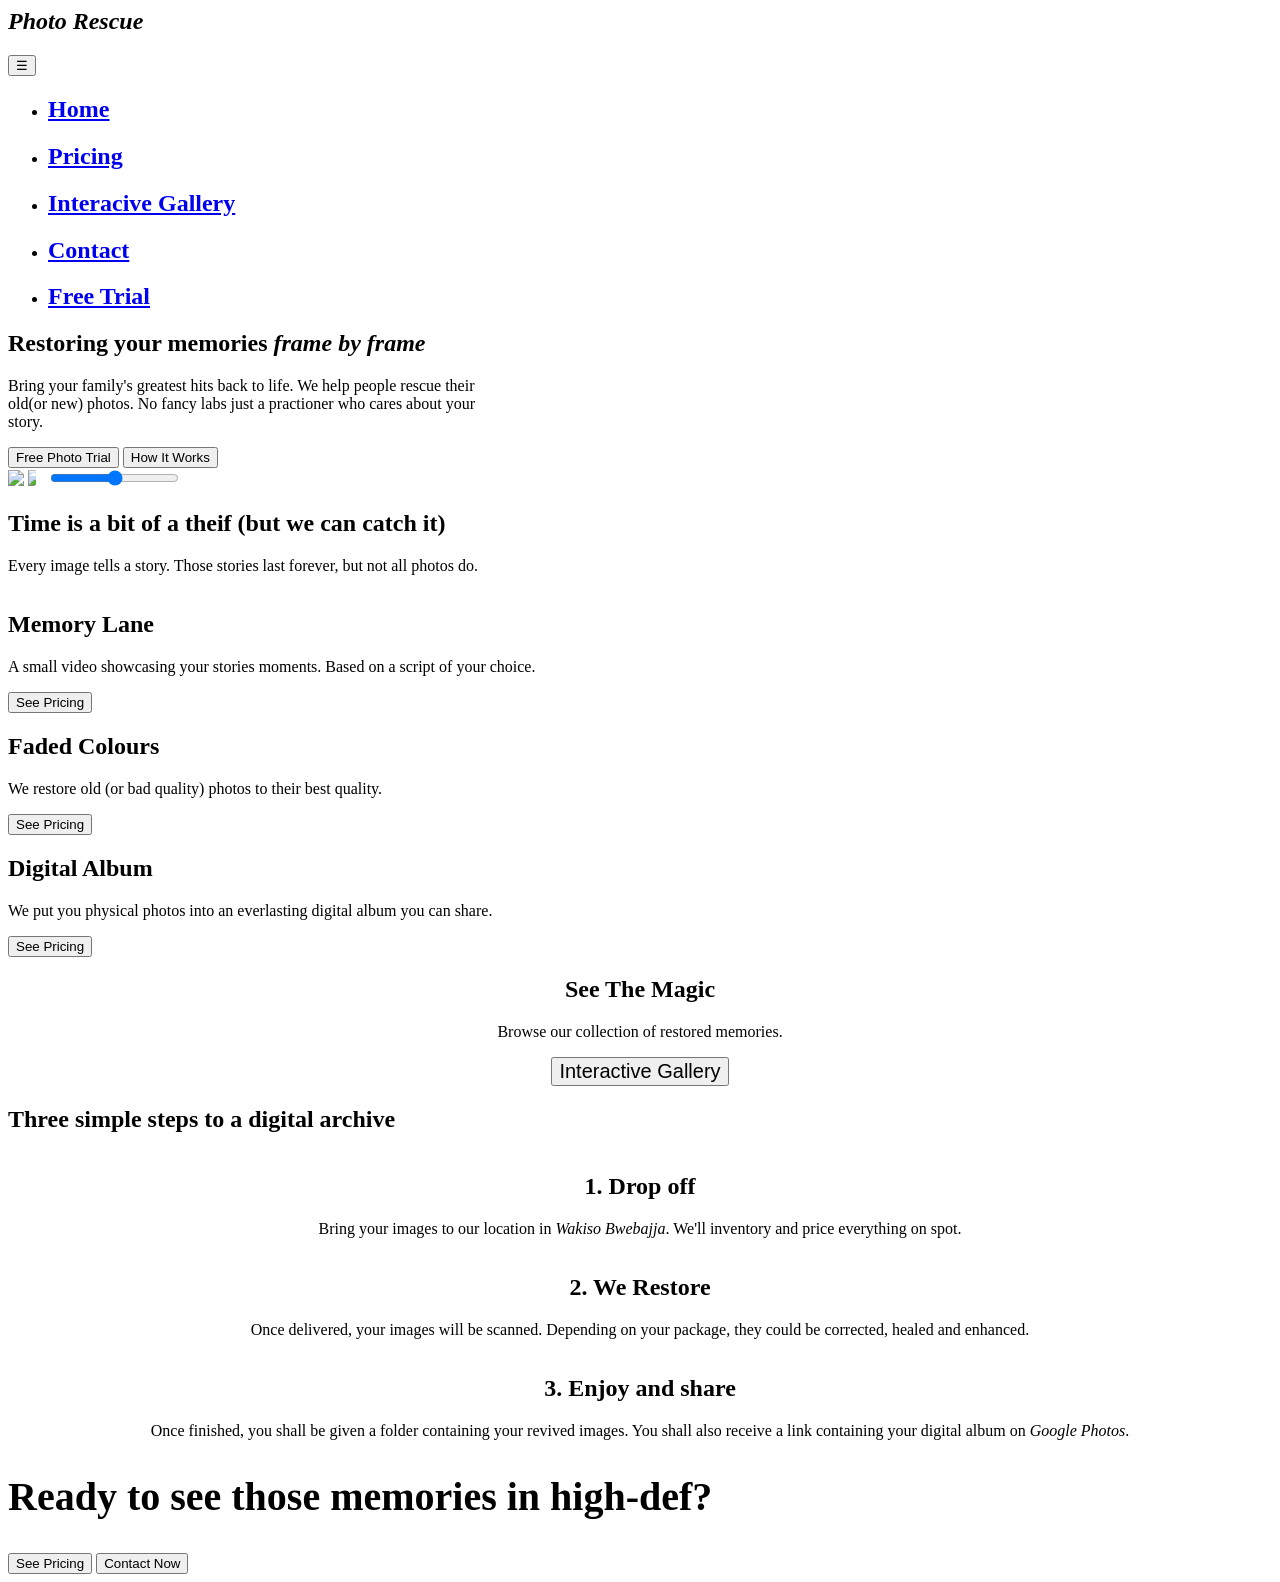
==== index.html @ 64242648 "stage 1" ====
<html lang="en">
<head>
    <meta charset="UTF-8">
    <meta name="viewport" content="width=device-width, initial-scale=1.0">
    <title>Photo Recsue</title>
    <link rel="stylesheet" href="css/style.css">
</head>
<body>
    <nav class="navbar white">
  <div class="flex-parent"><h1 class="no-margin secondary-font"><i class="white">Photo Rescue</i></h1></div>
  <button onclick="document.getElementById('menu').classList.toggle('show')" class="hamburger">☰</button>
  <ul id="menu" class="nav-links no-margin">
    <li><a href="index.html"><h2 class="no-margin"><u>Home</u></h2></a></li>
    <li><a href="pricing.html"><h2 class="no-margin">Pricing</h2></a></li>
    <li><a href="interactiveGallery.html"><h2 class="no-margin">Interacive Gallery</h2></a></li>
    <li><a href="tel:+256771598774"><h2 class="no-margin">Contact</h2></a></li>
    <li><a href="freePhotoTrial.html"><h2 class="no-margin">Free Trial</h2></a></li>
  </ul>
</nav>

    <section class="teal-light flex-parent flex-space-between">
        <div style="max-width: 500px;">
            <h1 class="title-text">Restoring your memories <i>frame</i> <i>by frame</i></h1>
            <p>Bring your family's greatest hits back to life. We help people rescue their old(or new) photos. No fancy labs just a practioner who cares about your story.</p>
            <a href="freePhotoTrial.html"><button class="blue">Free Photo Trial</button></a>
            <a href="#index-section-4"><button>How It Works</button></a>
        </div>
        <div>
                   <div class="slider tilt-right cornered" style="--p: 50%;">
  <img src="images/colourCorrected.png">
  <img src="images/notColourCorrected.jpg" style="clip-path: inset(0 calc(100% - var(--p)) 0 0);">
  <input type="range" value="50" oninput="this.parentNode.style.setProperty('--p', this.value + '%')">
</div>
        </div>
    </section>
    <section>
        <h1 class="text-center h1">Time is a bit of a theif (but we can catch it)</h1>
        <p class="text-center">Every image tells a story. Those stories last forever, but not all photos do. </p>
    <div class="flex-parent">
                <div class="card">
            <img class="svg neutral" src="images/video.svg" alt="">
            <h1 class="no-margin">Memory Lane</h1>
            <p> A small video showcasing your stories moments. Based on a script of your choice.</p>
            <a href="pricing.html"><button class="neutral">See Pricing</button></a>
        </div>
                        <div class="card">
            <img class="svg teal-light" src="images/colour bucket.svg" alt="">
            <h1 class="no-margin">Faded Colours</h1>
            <p> We restore old (or bad quality) photos to their best quality.</p>
            <a href="pricing.html"><button class="blue">See Pricing</button></a>
        </div>
        <div class="card">
            <img class="svg rose-light" src="images/photo album.svg" alt="">
            <h1 class="no-margin text-no-wrap">Digital Album</h1>
            <p> We put you physical photos into an everlasting digital album you can share.</p>
            <a href="pricing.html"><button class="rose">See Pricing</button></a>
        </div>

    </div>
    </section>
    <section id="index-section-3" >
        <center>
            <div class="transparent">
                <h1 >See The Magic</h1>
                <p>Browse our collection of restored memories.</p>
                <a href="interactiveGallery.html"><button style="font-size: 20px;">Interactive Gallery</button></a>
            </div>  
    </center>
    </section>
    <section id="index-section-4">
        <h1 class="text-center">Three simple steps to a digital archive</h1>
        <center>
        <div>
            <img src="images/shopping.svg" alt="" class="svg rose-light circle">
            <h2>1. Drop off</h2>
            <p>Bring your images to our location in <i>Wakiso Bwebajja</i>. We'll inventory and price everything on spot.</p>
        </div>
        <div>
            <img src="images/magic.svg" alt="" class="svg rose-light circle">
            <h2>2. We Restore</h2>
            <p>Once delivered, your images will be scanned. Depending on your package, they could be corrected, healed and enhanced.</p>
        </div>
        <div>
            <img src="images/cloud.svg" alt="" class="svg rose-light circle">
            <h2>3. Enjoy and share</h2>
            <p>Once finished, you shall be given a folder containing your revived images. You shall also receive a link containing your digital album on <i>Google Photos</i>.</p>
        </div>
    </center>
    </section>
    <section class="flex-parent">
        <div class="transparent blue text-center" style="background-color: var(--primary-colour);">
            <h1 style="font-size: 40px;">Ready to see those memories in high-def?</h1>
        
        <a href="pricing.html"><button class="rose">See Pricing</button></a>
        <a href="tel:+256771598774"><button class="teal-light">Contact Now</button></a>
        </div>
    </section>
</body>
</html>
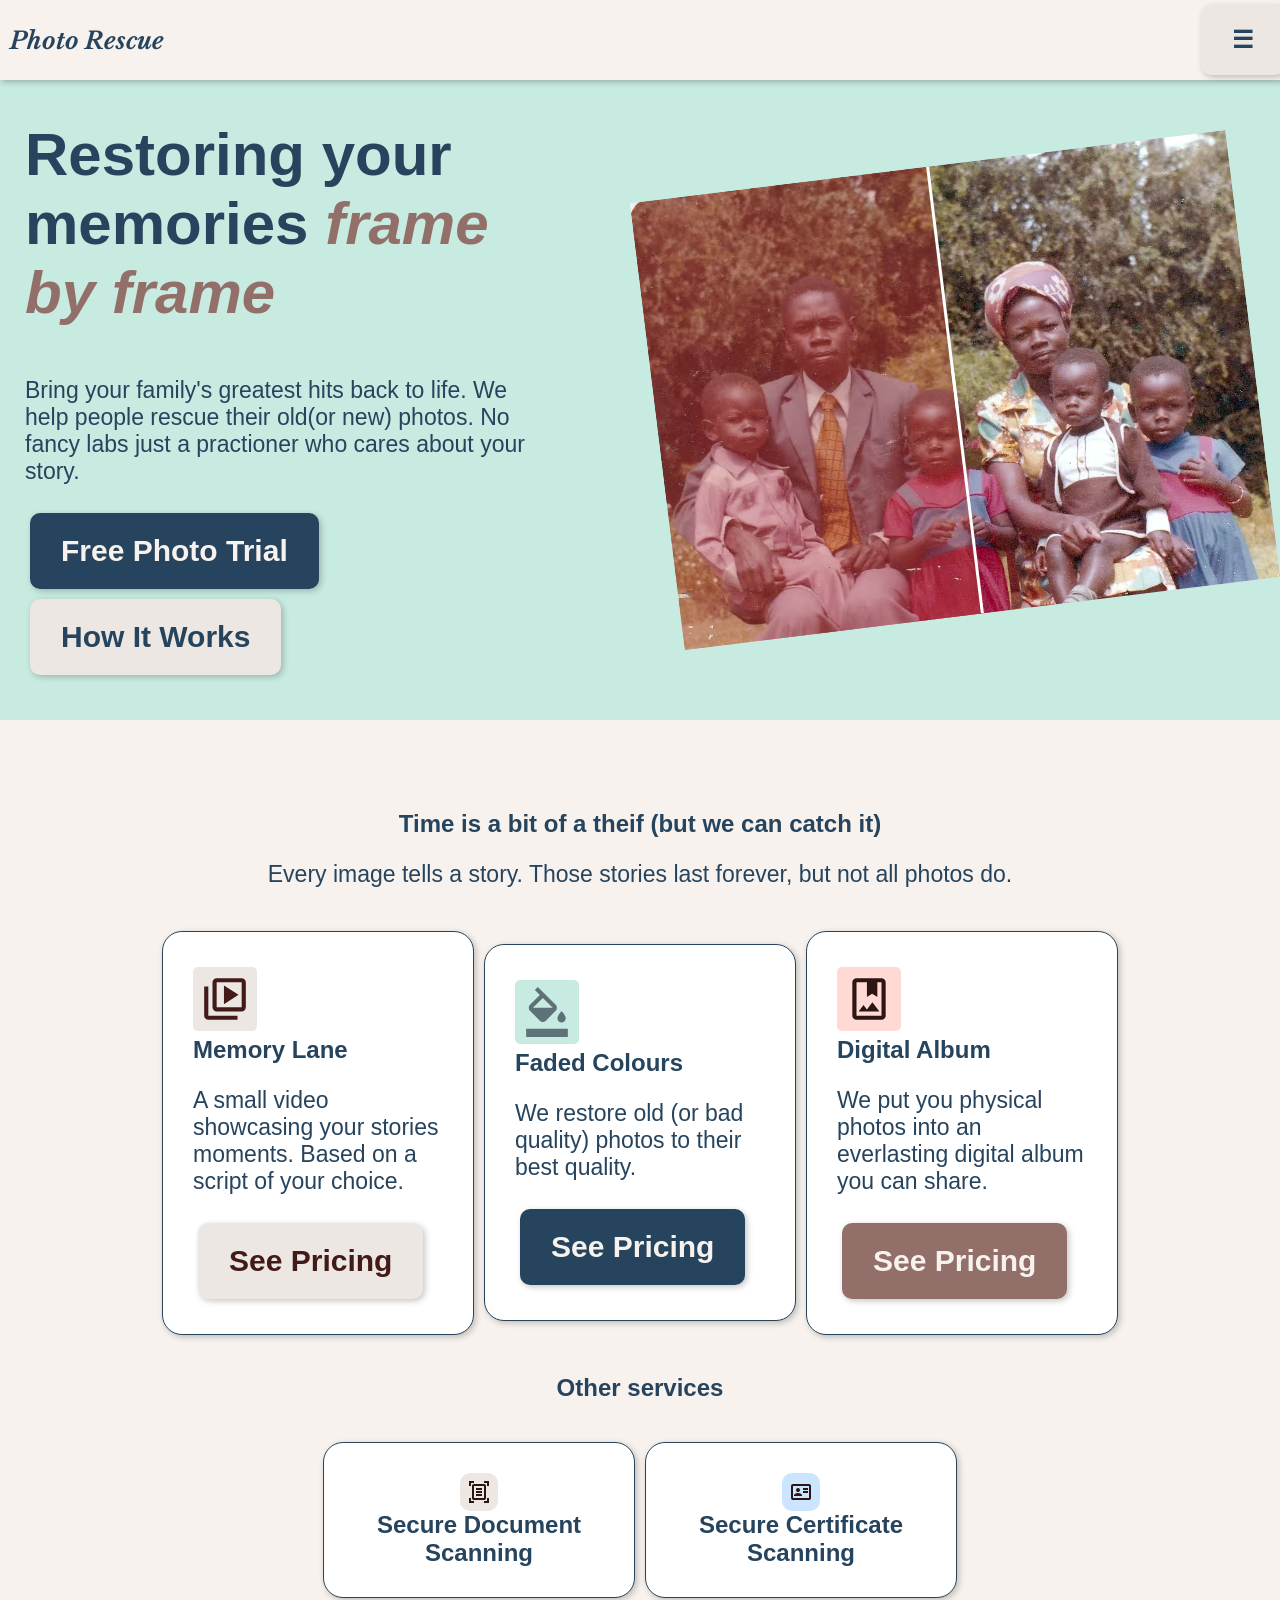
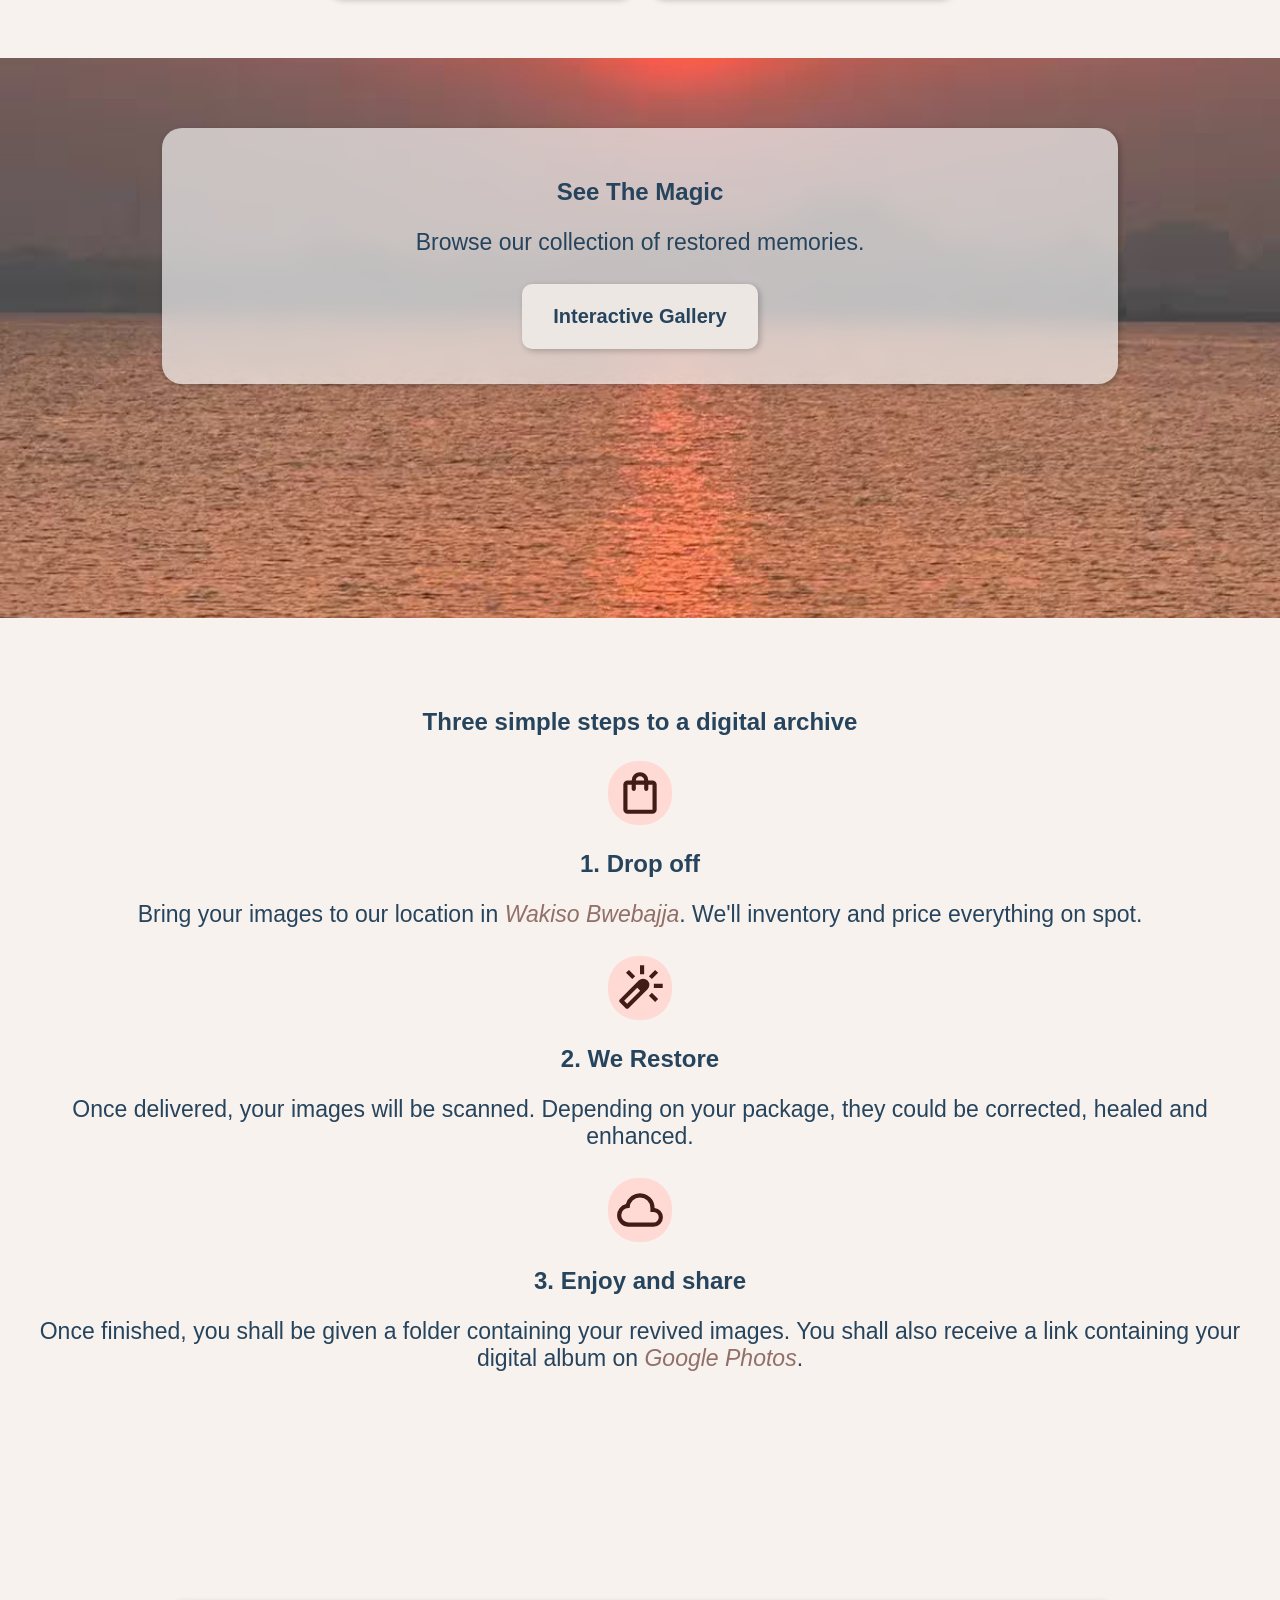
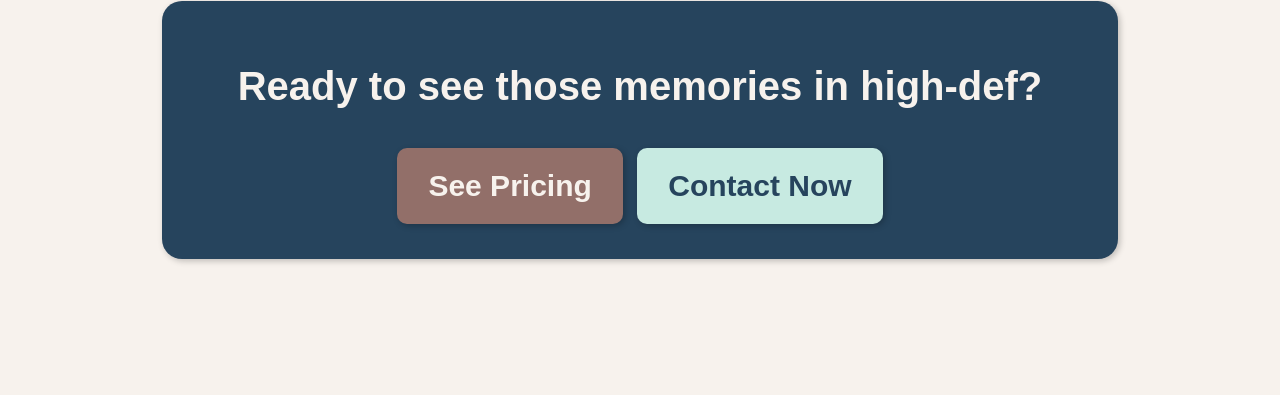
==== commit ab1df3f2: "update" ====
--- a/index.html
+++ b/index.html
@@ -27,8 +27,8 @@
         </div>
         <div>
                    <div class="slider tilt-right cornered" style="--p: 50%;">
-  <img src="images/colourCorrected.png">
-  <img src="images/notColourCorrected.jpg" style="clip-path: inset(0 calc(100% - var(--p)) 0 0);">
+  <img src="images/colourCorrected.avif">
+  <img src="images/notColourCorrected.avif" style="clip-path: inset(0 calc(100% - var(--p)) 0 0);">
   <input type="range" value="50" oninput="this.parentNode.style.setProperty('--p', this.value + '%')">
 </div>
         </div>
@@ -56,6 +56,20 @@
             <a href="pricing.html"><button class="rose">See Pricing</button></a>
         </div>
 
+    </div>
+    <div>
+        <center>
+        <h2>Other services</h2>
+        <div class="flex-parent">
+        <div class="card">
+            <img class="square neutral" src="images/doc.svg" alt="">
+            <h2 class="no-margin">Secure Document Scanning</h2>
+        </div>
+        <div class="card">
+            <img class="square blue-light" src="images/id.svg" alt="">
+            <h2 class="no-margin">Secure Certificate <br>Scanning</h2>
+        </div></div>
+    </center>
     </div>
     </section>
     <section id="index-section-3" >
--- a/css/style.css
+++ b/css/style.css
@@ -0,0 +1,63 @@
+@import url(variables.css);
+@import url(layout.css);
+@import url(index.css);
+@import url(navbar.css);
+@import url(img-slider.css);
+body{
+    font-family: var(--primary-font);
+    background-color: var(--neutral-colour);
+    margin: 0;
+    padding: 0;
+    color: #26445D;
+    animation: fadeIn .5s;
+}
+
+html{    scroll-behavior:smooth;}
+.title-text{
+    font-size: 60px;
+}
+.text-center{text-align: center;}
+i{color: var(--tertiary-colour);}
+
+.secondary-font{font-family: var(--secondary-font);}
+.img-parent{overflow: hidden; margin: 15px; box-shadow: 2px 2px 10px rgba(0, 0, 0, 0.349);}
+.circle{border-radius: 30px !important;}
+.img-child{height: 100%;}
+.card{padding: 30px; border: 1px solid var(--primary-colour); background-color: white; margin: 20px 5px; box-shadow: 2px 2px 6px  rgba(0, 0, 0, 0.233); border-radius: 20px; width: min-content; min-width: 250px;}
+.svg{width: 50px; margin: 5px 0px; padding: 7px; border-radius: 5px;}
+.text-no-wrap{white-space: nowrap;}
+.label{font-size: 20px; width: max-content; padding: 3px 20px; border-radius: 30px; min-width: 150px; margin: 3px;}
+.small-text{font-size: .9rem;}
+.square{padding: 7px; border-radius: 10px;}
+.no-border{border: none !important;}
+.cornered{border-radius: 0px;}
+
+p{font-size: 23px;}
+button,label{background-color: var(--neutral-colour-dark); padding: 20px 30px; font-size: 30px; white-space: nowrap; width: min-content; margin: 5px; border-radius: 10px; border: 1px solid rgba(0, 0, 0, 0); box-shadow: 2px 2px 6px rgba(0, 0, 0, 0.233); color: var(--primary-colour); font-weight: 600; transition: .5s;}
+section{padding: 70px 25px 40px 25px; min-height: 50vh;}
+a{text-decoration: none; color: var(--primary-colour);}
+.h1{font-weight: 600;}
+
+.white{background-color:var(--neutral-colour); color: var(--primary-colour);}
+.white-text{color: var(--neutral-colour); text-shadow: 2px 2px 6px rgba(0, 0, 0, 0.322);}
+.rose-light{background-color: var(--tertiary-colour-light);color: var(--primary-colour);}
+.rose{background-color: var(--tertiary-colour); color: var(--neutral-colour);}
+.teal-light{background-color: var(--secondary-colour-light);color: var(--primary-colour);}
+.teal{background-color: var(--secondary-colour);color: var(--primary-colour);}
+.blue{background-color: var(--primary-colour) ; color: var(--neutral-colour);}
+.neutral{background-color: var(--neutral-colour-dark); color: #421B19;}
+.transparent{padding: 30px;  box-shadow: 2px 2px 6px  rgba(0, 0, 0, 0.233); border-radius: 20px; width: 70vw; ;background-color: rgba(255, 255, 255, 0.637); backdrop-filter: blur(10px); -webkit-backdrop-filter: blur(10px);}
+.blue-light{background-color: var(--primary-colour-light) ;}
+
+
+button:hover,label:hover{
+    color: #421B19;
+    background: none;
+    border: 1px solid black;
+    transition: .5s;
+    transform: translateY(5px);
+}
+@keyframes fadeIn {
+    from{opacity: 0;}
+    to{opacity: 1;}
+}
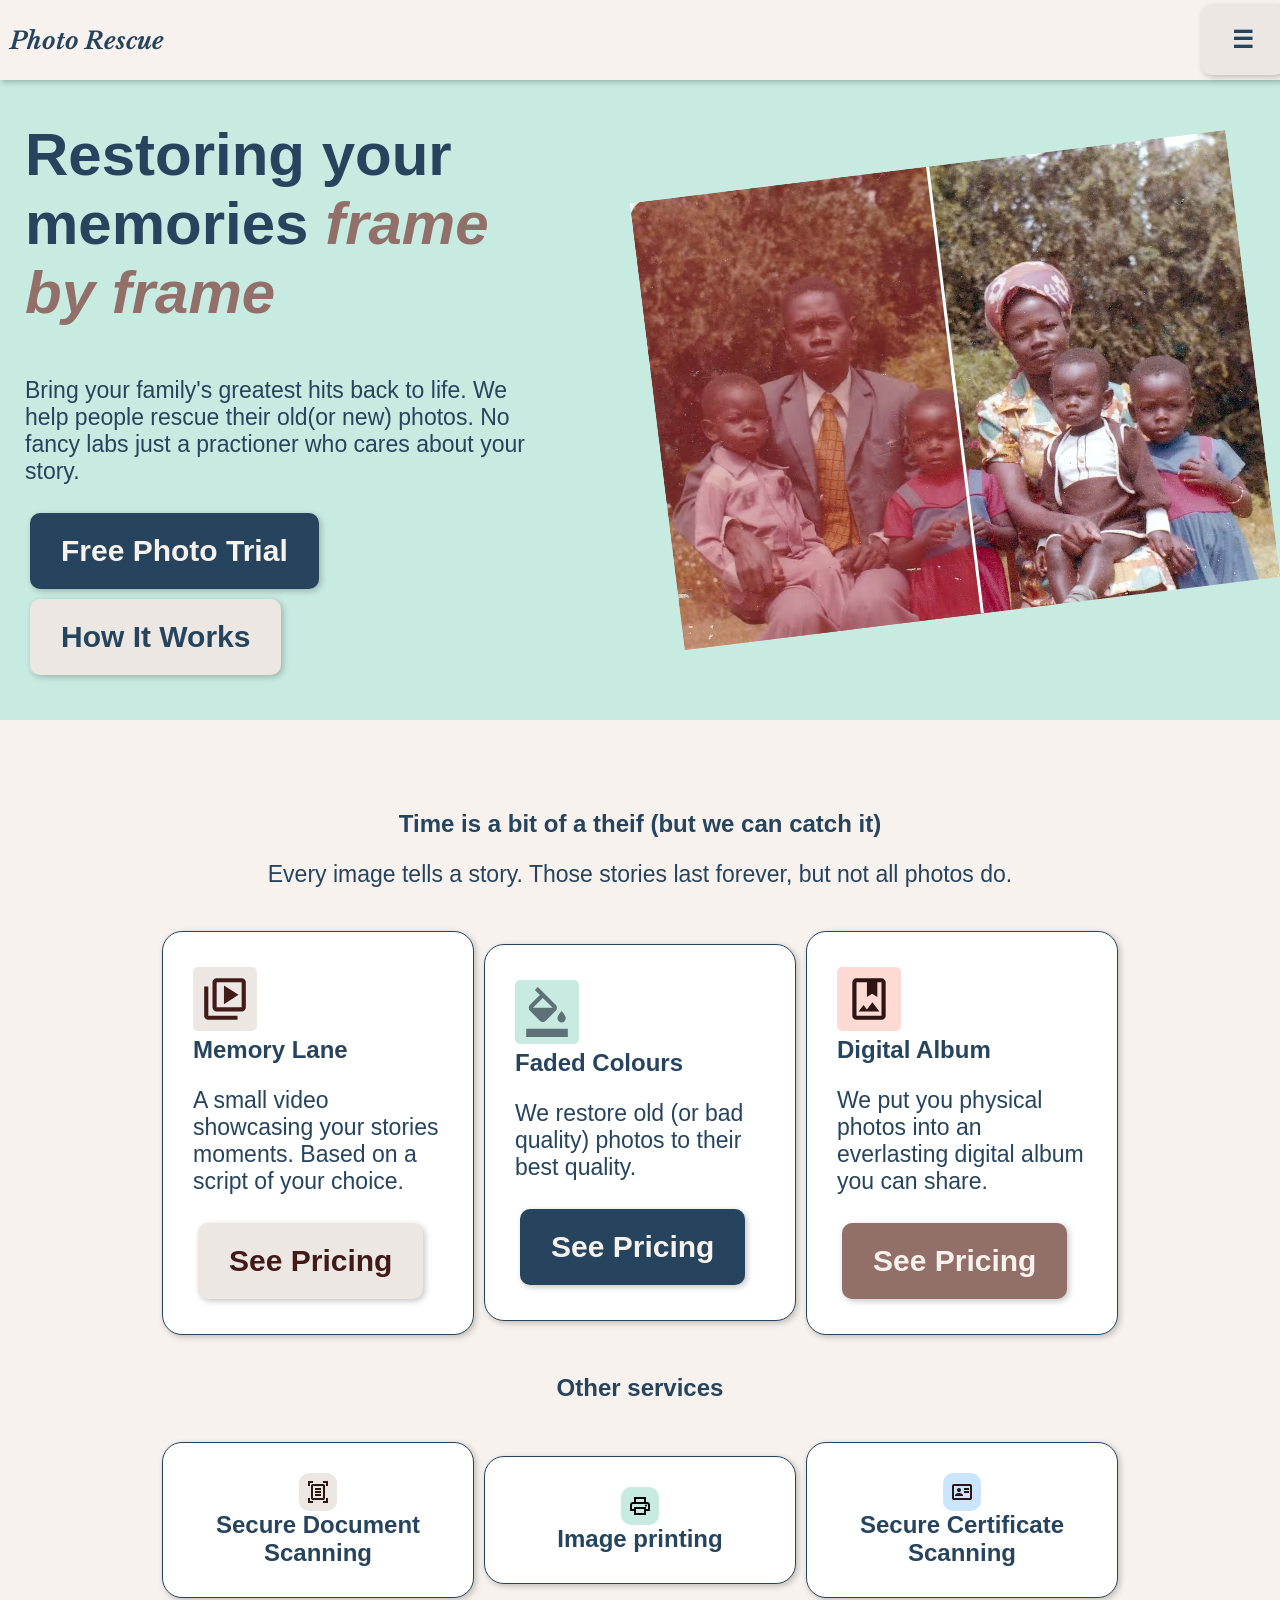
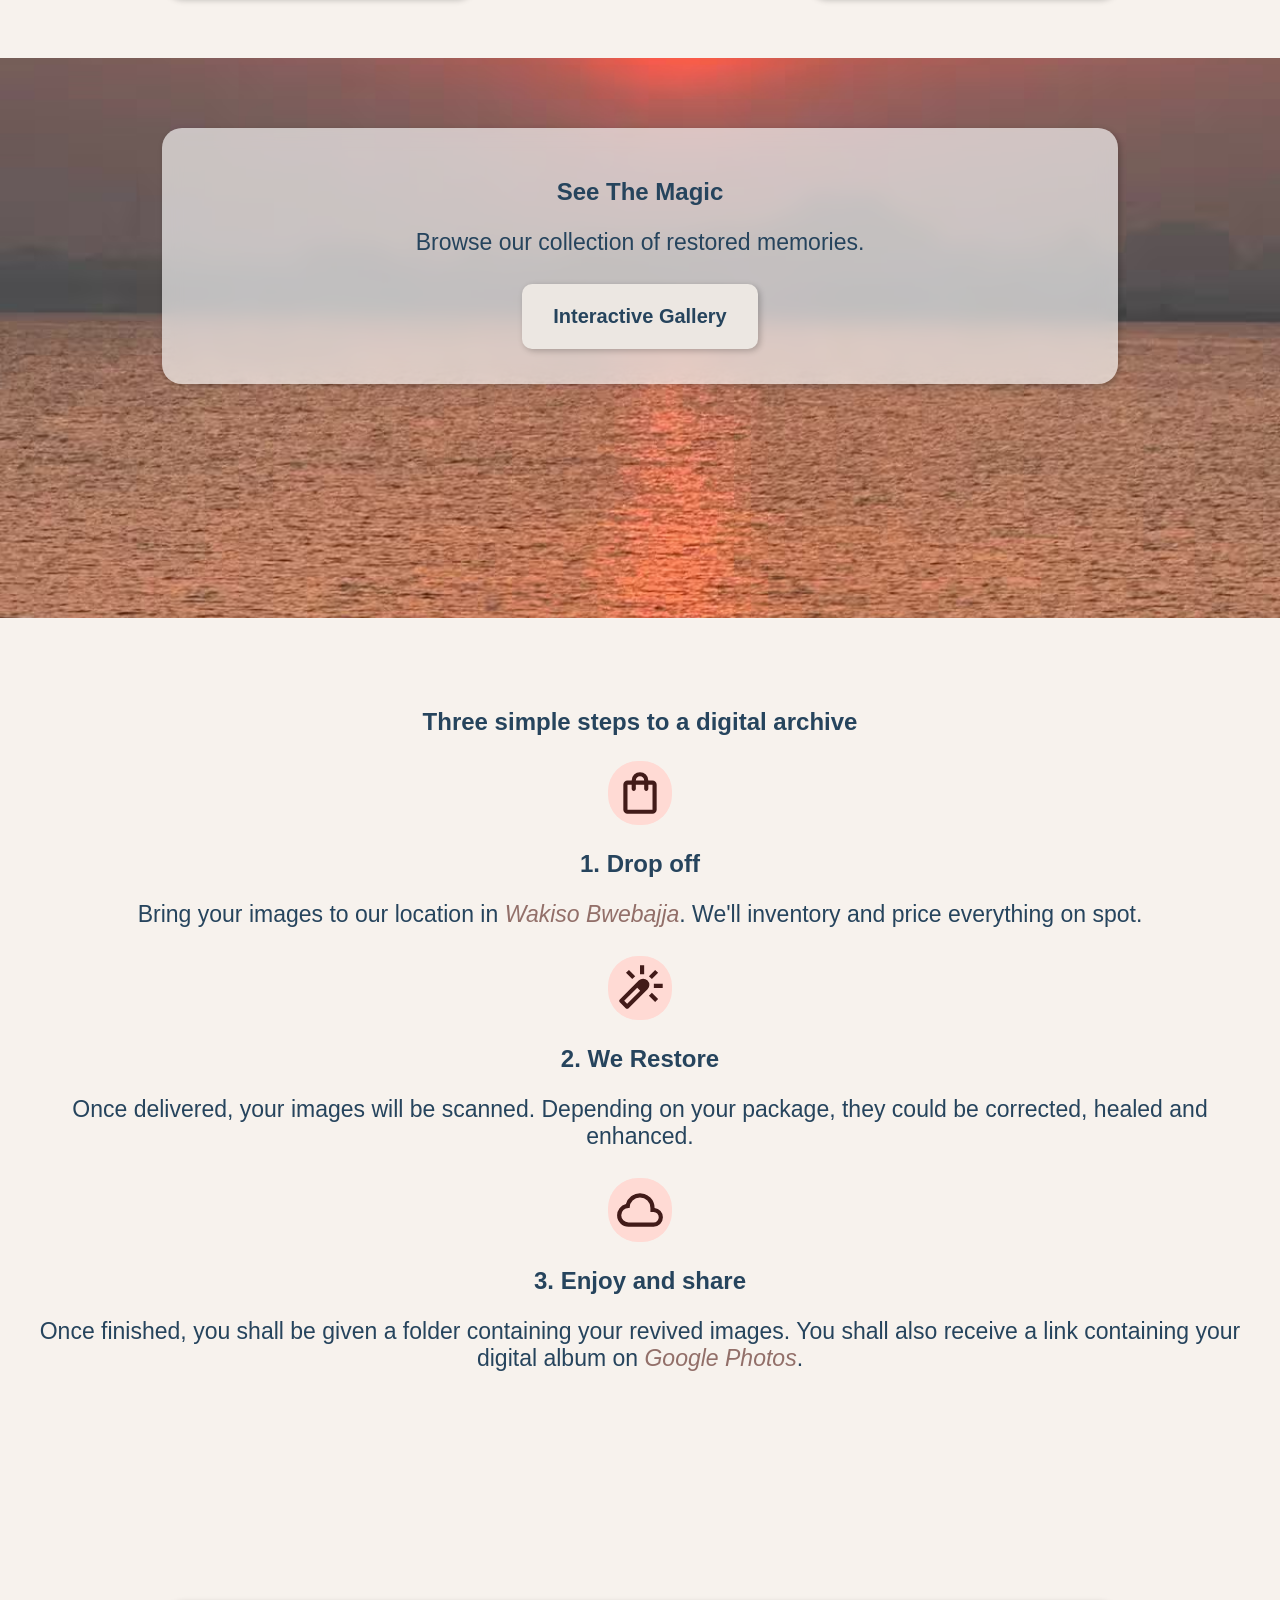
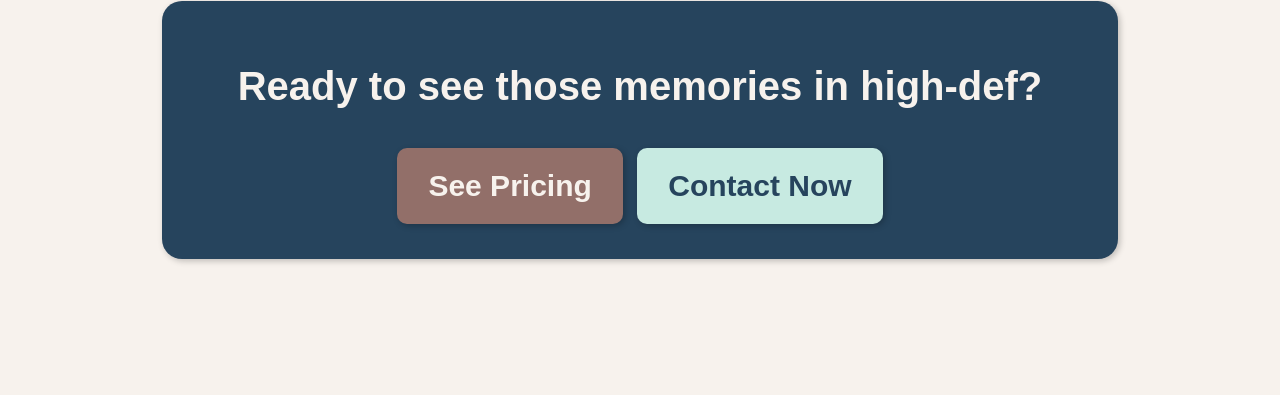
==== commit 6d449ba7: "improvements" ====
--- a/index.html
+++ b/index.html
@@ -4,6 +4,7 @@
     <meta name="viewport" content="width=device-width, initial-scale=1.0">
     <title>Photo Recsue</title>
     <link rel="stylesheet" href="css/style.css">
+    <link rel="manifest" href="/manifest.json">
 </head>
 <body>
     <nav class="navbar white">
@@ -61,9 +62,14 @@
         <center>
         <h2>Other services</h2>
         <div class="flex-parent">
+
         <div class="card">
             <img class="square neutral" src="images/doc.svg" alt="">
             <h2 class="no-margin">Secure Document Scanning</h2>
+        </div>
+                            <div class="card">
+            <img class="square teal-light" src="images/printer.svg" alt="">
+            <h2 class="no-margin">Image printing</h2>
         </div>
         <div class="card">
             <img class="square blue-light" src="images/id.svg" alt="">
@@ -109,5 +115,12 @@
         <a href="tel:+256771598774"><button class="teal-light">Contact Now</button></a>
         </div>
     </section>
+    <script>
+        if ('serviceWorker' in navigator) {
+  navigator.serviceWorker.register('/sw.js');
+}
+
+    </script>
+
 </body>
 </html>
